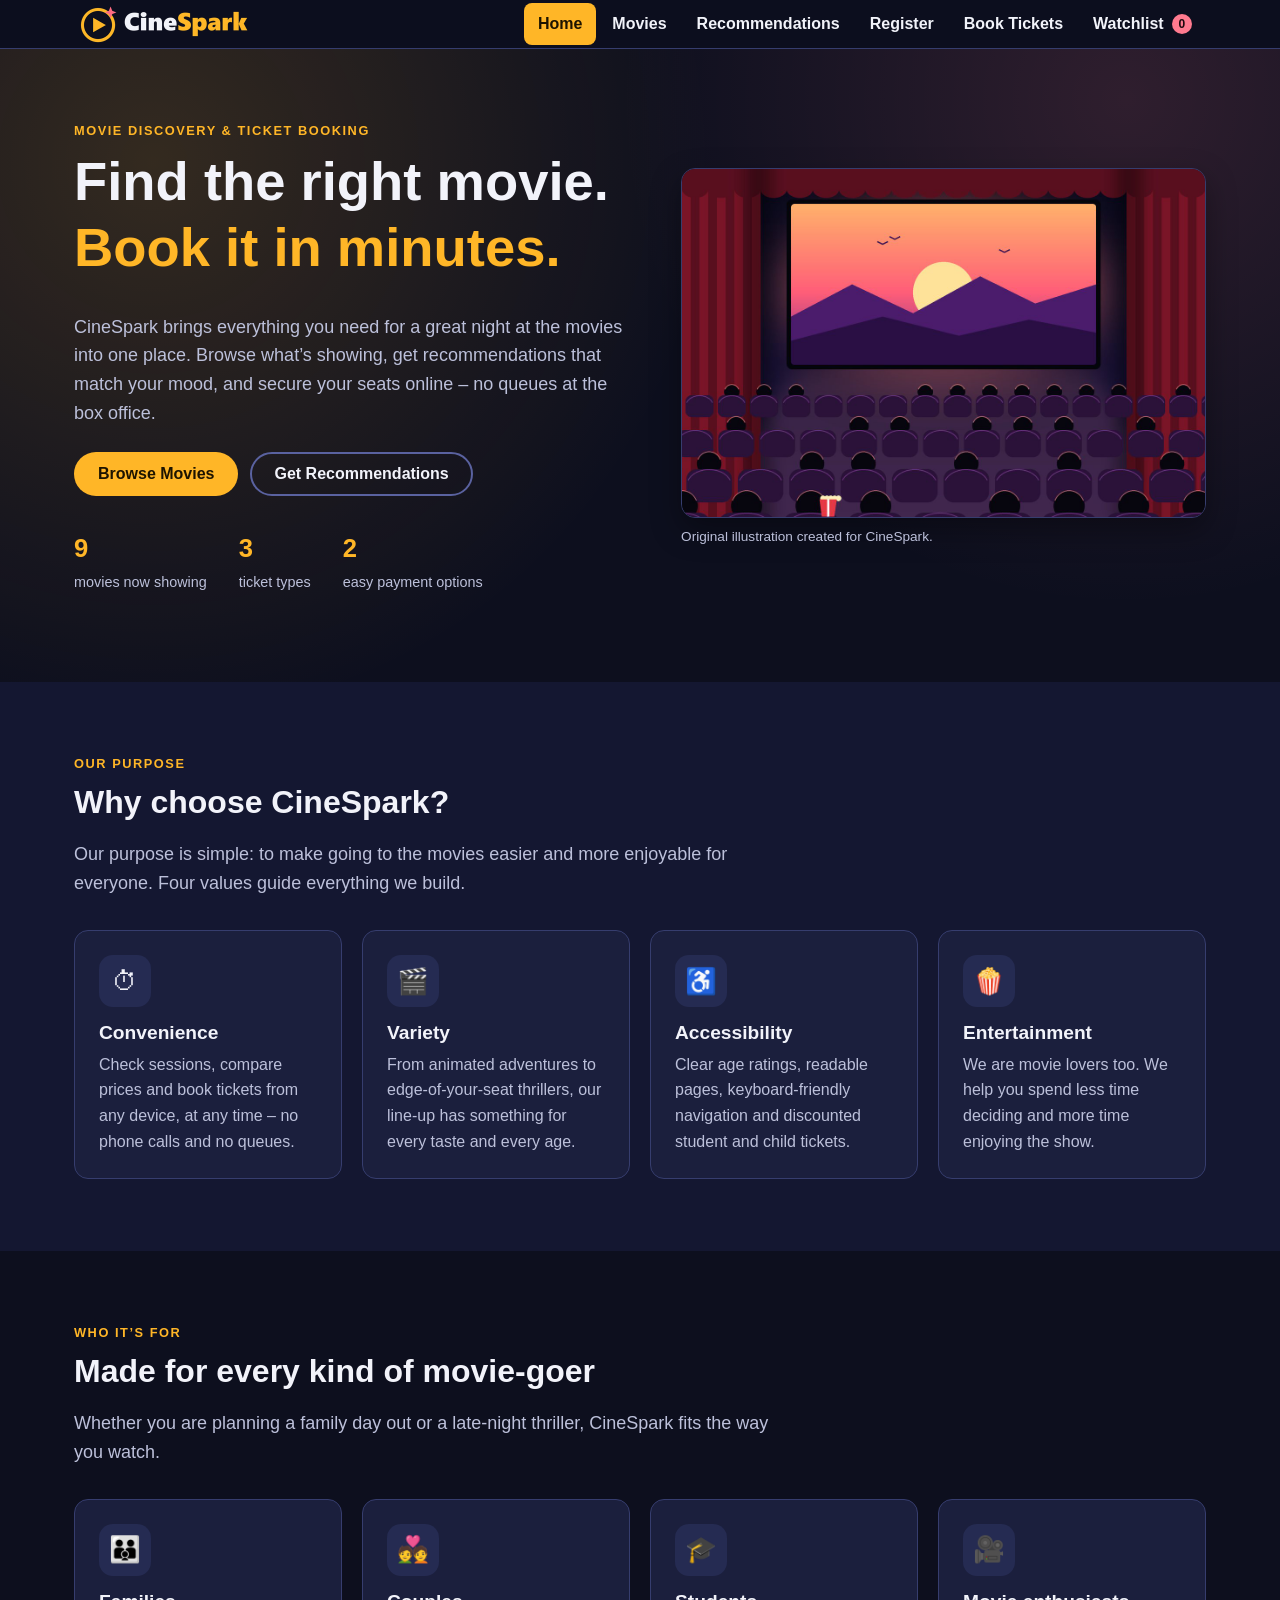
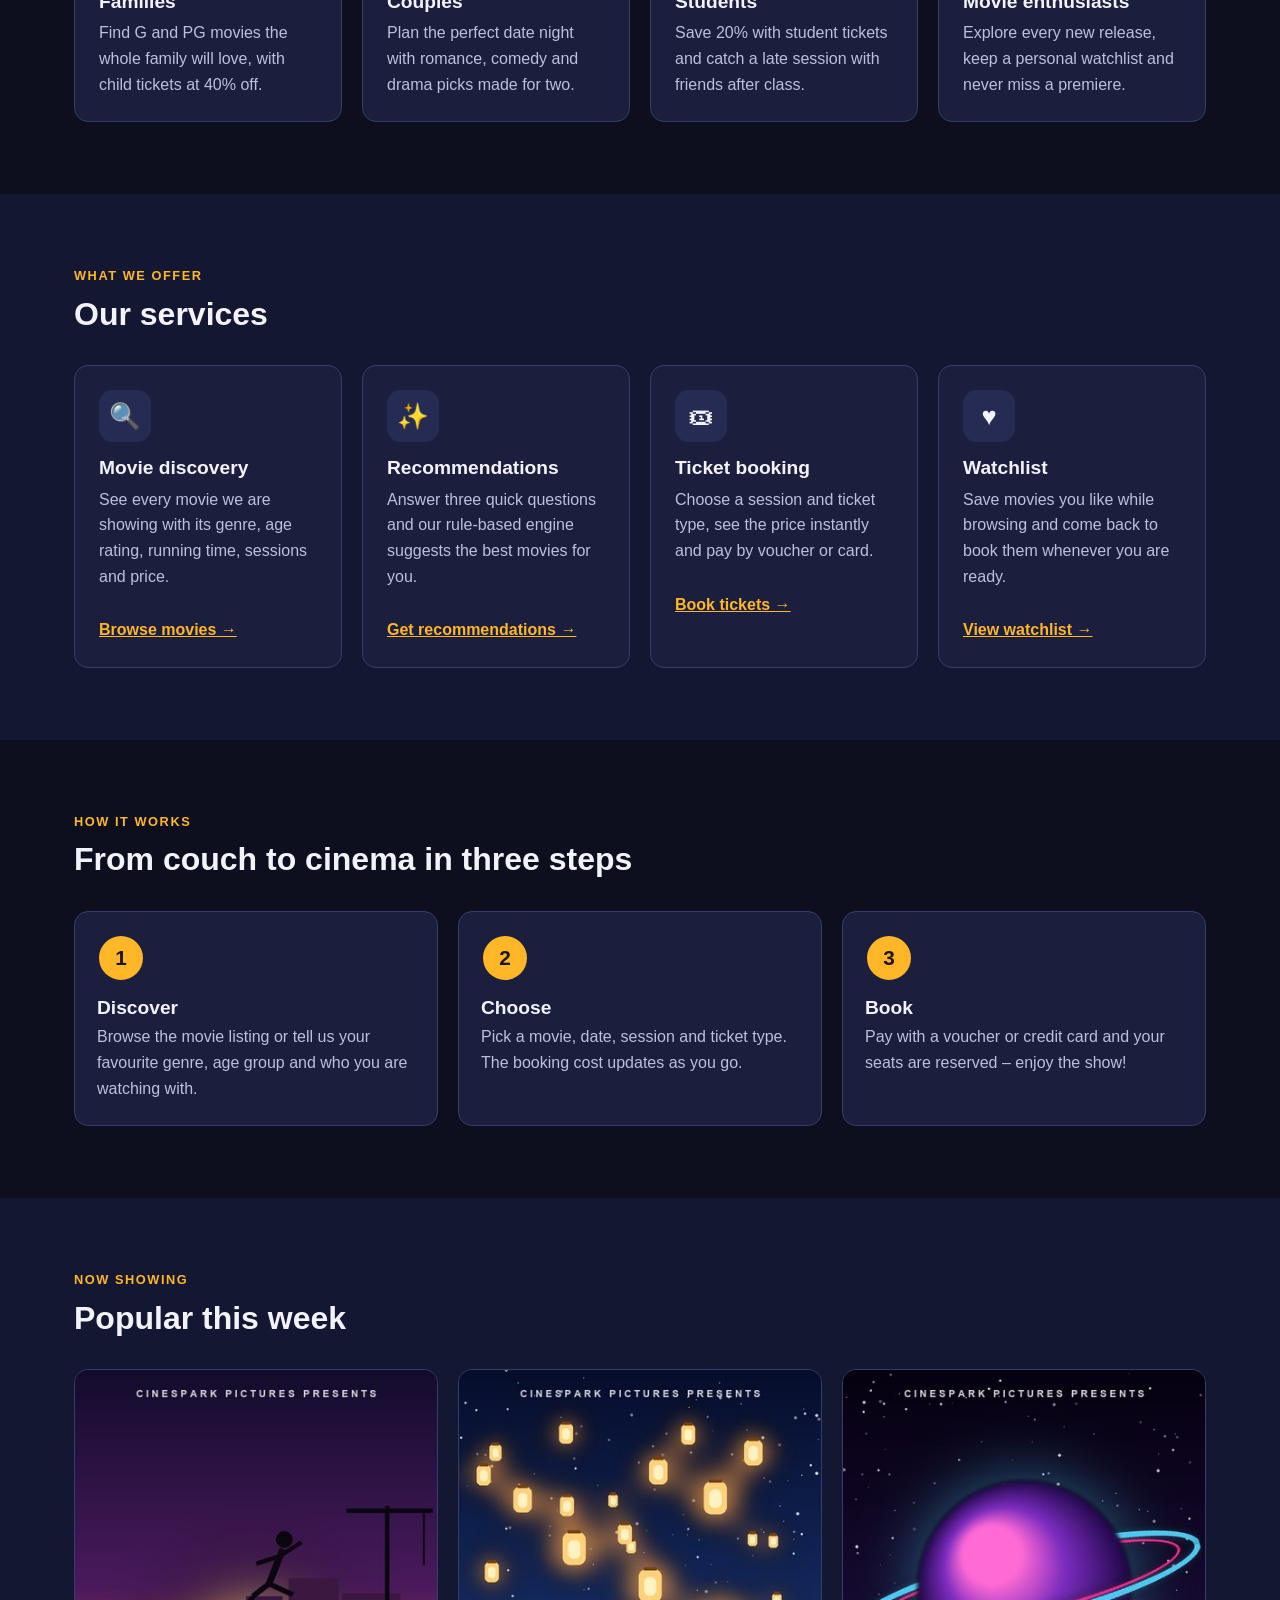
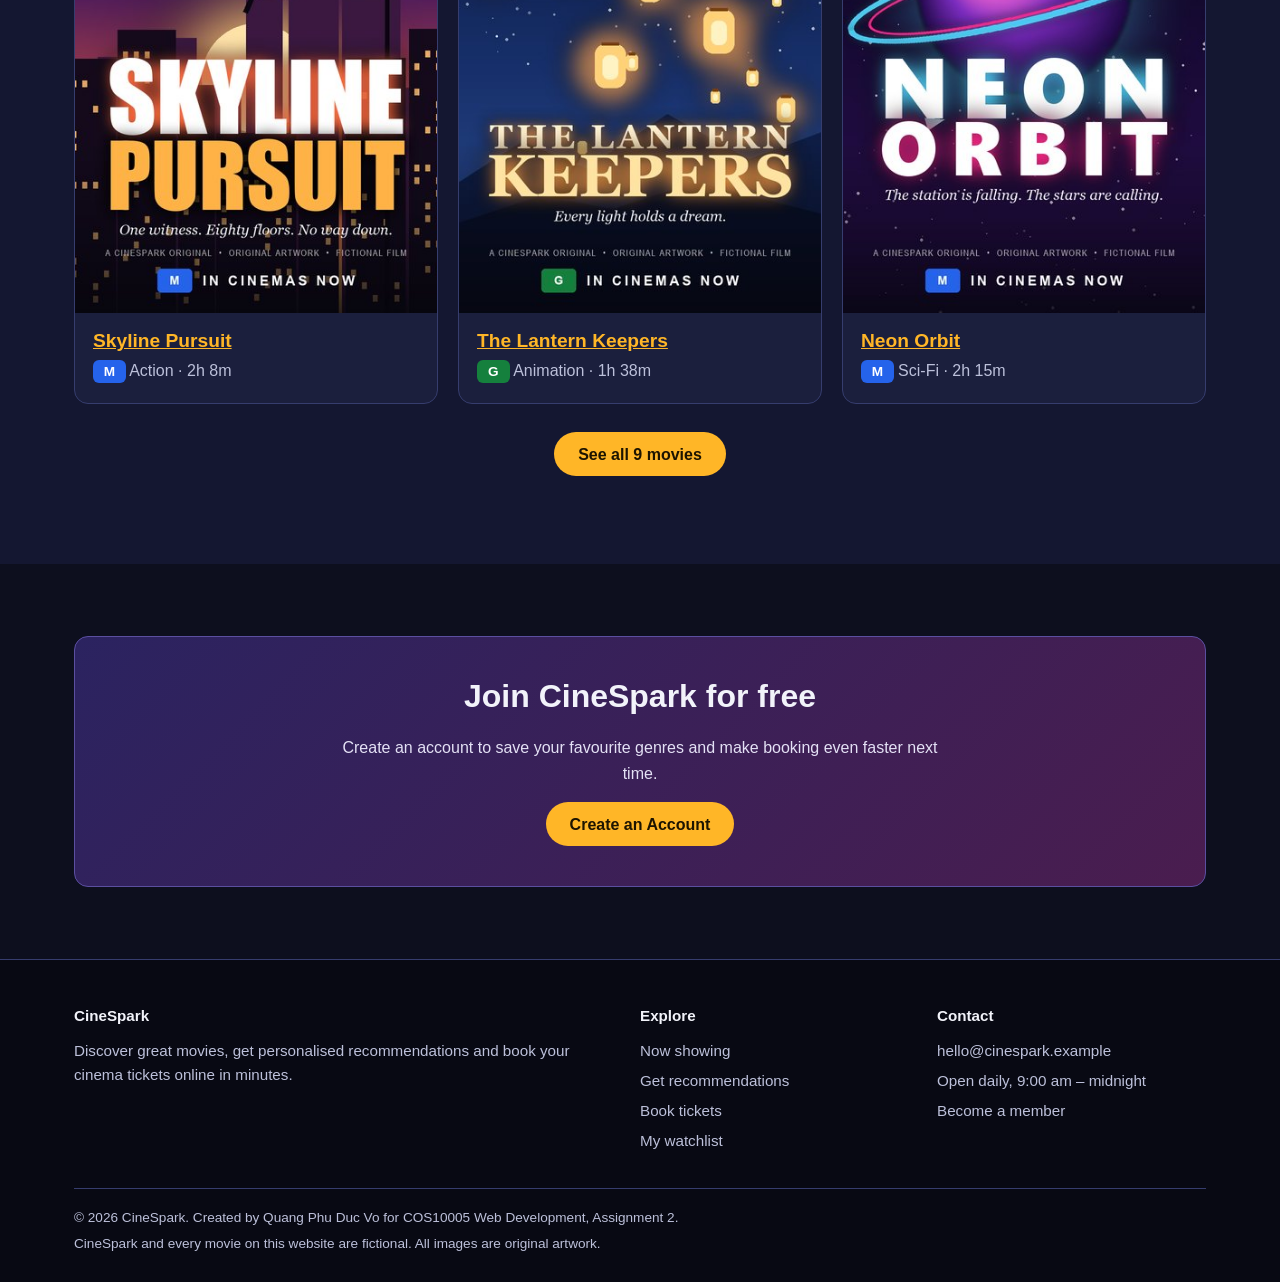
==== assignment2/index.html @ 815320e8 "Adding first files for the assignment" ====
<!DOCTYPE html>
<html lang="en">
<head>
    <meta charset="utf-8">
    <meta name="viewport" content="width=device-width, initial-scale=1">
    <meta name="color-scheme" content="dark">
    <meta name="description" content="CineSpark - discover movies, get personalised recommendations and book cinema tickets online.">
    <meta name="author" content="Quang Phu Duc Vo">
    <title>CineSpark | Discover Movies and Book Tickets</title>
    <link rel="icon" href="images/favicon.png" type="image/png">
    <link rel="stylesheet" href="css/style.css">
    <script src="js/script.js" defer></script>
</head>
<body>
    <a class="skip-link" href="#main">Skip to main content</a>

    <!-- ===================== SITE HEADER & NAVIGATION ===================== -->
    <header class="site-header">
        <div class="container header-inner">
            <a class="brand" href="index.html">
                <img src="images/logo.png" alt="CineSpark home" width="360" height="96">
            </a>
            <button type="button" class="nav-toggle" id="navToggle" aria-expanded="false" aria-controls="mainNav">
                <span class="nav-toggle-icon" aria-hidden="true"></span>
                Menu
            </button>
            <nav class="main-nav" id="mainNav" aria-label="Main navigation">
                <ul class="nav-links">
                    <li><a href="index.html" class="active" aria-current="page">Home</a></li>
                    <li><a href="movies.html">Movies</a></li>
                    <li><a href="recommend.html">Recommendations</a></li>
                    <li><a href="register.html">Register</a></li>
                    <li><a href="booking.html">Book Tickets</a></li>
                    <li><a href="watchlist.html">Watchlist <span class="watchlist-count" id="watchlistCount">0</span></a></li>
                </ul>
            </nav>
        </div>
    </header>

    <main id="main">

        <!-- ============================ HERO ============================ -->
        <section class="hero" aria-labelledby="heroHeading">
            <div class="container hero-inner">
                <div>
                    <p class="eyebrow">Movie discovery &amp; ticket booking</p>
                    <h1 id="heroHeading">Find the right movie. <span class="text-accent">Book it in minutes.</span></h1>
                    <p class="lead">
                        CineSpark brings everything you need for a great night at the movies into one place.
                        Browse what&rsquo;s showing, get recommendations that match your mood, and secure your
                        seats online &ndash; no queues at the box office.
                    </p>
                    <div class="hero-actions">
                        <a class="btn btn-primary" href="movies.html">Browse Movies</a>
                        <a class="btn btn-outline" href="recommend.html">Get Recommendations</a>
                    </div>
                    <ul class="hero-stats">
                        <li><strong>9</strong> <span>movies now showing</span></li>
                        <li><strong>3</strong> <span>ticket types</span></li>
                        <li><strong>2</strong> <span>easy payment options</span></li>
                    </ul>
                </div>
                <figure class="hero-figure">
                    <img src="images/hero.jpg" alt="Illustration of a cinema audience watching a sunset scene on a big screen between red curtains" width="1200" height="800">
                    <figcaption>Original illustration created for CineSpark.</figcaption>
                </figure>
            </div>
        </section>

        <!-- ===================== PURPOSE AND VALUES ===================== -->
        <section class="section section-alt" aria-labelledby="valuesHeading">
            <div class="container">
                <div class="section-header">
                    <p class="eyebrow">Our purpose</p>
                    <h2 id="valuesHeading">Why choose CineSpark?</h2>
                    <p class="lead">
                        Our purpose is simple: to make going to the movies easier and more enjoyable for everyone.
                        Four values guide everything we build.
                    </p>
                </div>
                <div class="grid grid-4">
                    <article class="card feature-card">
                        <span class="feature-icon" aria-hidden="true">&#9201;</span>
                        <h3>Convenience</h3>
                        <p>Check sessions, compare prices and book tickets from any device, at any time &ndash; no phone calls and no queues.</p>
                    </article>
                    <article class="card feature-card">
                        <span class="feature-icon" aria-hidden="true">&#127916;</span>
                        <h3>Variety</h3>
                        <p>From animated adventures to edge-of-your-seat thrillers, our line-up has something for every taste and every age.</p>
                    </article>
                    <article class="card feature-card">
                        <span class="feature-icon" aria-hidden="true">&#9855;</span>
                        <h3>Accessibility</h3>
                        <p>Clear age ratings, readable pages, keyboard-friendly navigation and discounted student and child tickets.</p>
                    </article>
                    <article class="card feature-card">
                        <span class="feature-icon" aria-hidden="true">&#127871;</span>
                        <h3>Entertainment</h3>
                        <p>We are movie lovers too. We help you spend less time deciding and more time enjoying the show.</p>
                    </article>
                </div>
            </div>
        </section>

        <!-- ========================= TARGET USERS ========================= -->
        <section class="section" aria-labelledby="audienceHeading">
            <div class="container">
                <div class="section-header">
                    <p class="eyebrow">Who it&rsquo;s for</p>
                    <h2 id="audienceHeading">Made for every kind of movie-goer</h2>
                    <p class="lead">Whether you are planning a family day out or a late-night thriller, CineSpark fits the way you watch.</p>
                </div>
                <div class="grid grid-4">
                    <article class="card feature-card">
                        <span class="feature-icon" aria-hidden="true">&#128106;</span>
                        <h3>Families</h3>
                        <p>Find G and PG movies the whole family will love, with child tickets at 40% off.</p>
                    </article>
                    <article class="card feature-card">
                        <span class="feature-icon" aria-hidden="true">&#128145;</span>
                        <h3>Couples</h3>
                        <p>Plan the perfect date night with romance, comedy and drama picks made for two.</p>
                    </article>
                    <article class="card feature-card">
                        <span class="feature-icon" aria-hidden="true">&#127891;</span>
                        <h3>Students</h3>
                        <p>Save 20% with student tickets and catch a late session with friends after class.</p>
                    </article>
                    <article class="card feature-card">
                        <span class="feature-icon" aria-hidden="true">&#127909;</span>
                        <h3>Movie enthusiasts</h3>
                        <p>Explore every new release, keep a personal watchlist and never miss a premiere.</p>
                    </article>
                </div>
            </div>
        </section>

        <!-- =========================== SERVICES =========================== -->
        <section class="section section-alt" aria-labelledby="servicesHeading">
            <div class="container">
                <div class="section-header">
                    <p class="eyebrow">What we offer</p>
                    <h2 id="servicesHeading">Our services</h2>
                </div>
                <div class="grid grid-4">
                    <article class="card feature-card">
                        <span class="feature-icon" aria-hidden="true">&#128269;</span>
                        <h3>Movie discovery</h3>
                        <p>See every movie we are showing with its genre, age rating, running time, sessions and price.</p>
                        <a class="card-link" href="movies.html">Browse movies &rarr;</a>
                    </article>
                    <article class="card feature-card">
                        <span class="feature-icon" aria-hidden="true">&#10024;</span>
                        <h3>Recommendations</h3>
                        <p>Answer three quick questions and our rule-based engine suggests the best movies for you.</p>
                        <a class="card-link" href="recommend.html">Get recommendations &rarr;</a>
                    </article>
                    <article class="card feature-card">
                        <span class="feature-icon" aria-hidden="true">&#127903;</span>
                        <h3>Ticket booking</h3>
                        <p>Choose a session and ticket type, see the price instantly and pay by voucher or card.</p>
                        <a class="card-link" href="booking.html">Book tickets &rarr;</a>
                    </article>
                    <article class="card feature-card">
                        <span class="feature-icon" aria-hidden="true">&#9829;</span>
                        <h3>Watchlist</h3>
                        <p>Save movies you like while browsing and come back to book them whenever you are ready.</p>
                        <a class="card-link" href="watchlist.html">View watchlist &rarr;</a>
                    </article>
                </div>
            </div>
        </section>

        <!-- ========================= HOW IT WORKS ========================= -->
        <section class="section" aria-labelledby="stepsHeading">
            <div class="container">
                <div class="section-header">
                    <p class="eyebrow">How it works</p>
                    <h2 id="stepsHeading">From couch to cinema in three steps</h2>
                </div>
                <ol class="steps">
                    <li>
                        <h3>Discover</h3>
                        <p>Browse the movie listing or tell us your favourite genre, age group and who you are watching with.</p>
                    </li>
                    <li>
                        <h3>Choose</h3>
                        <p>Pick a movie, date, session and ticket type. The booking cost updates as you go.</p>
                    </li>
                    <li>
                        <h3>Book</h3>
                        <p>Pay with a voucher or credit card and your seats are reserved &ndash; enjoy the show!</p>
                    </li>
                </ol>
            </div>
        </section>

        <!-- ========================= NOW SHOWING ========================= -->
        <section class="section section-alt" aria-labelledby="nowShowingHeading">
            <div class="container">
                <div class="section-header">
                    <p class="eyebrow">Now showing</p>
                    <h2 id="nowShowingHeading">Popular this week</h2>
                </div>
                <div class="grid grid-3">
                    <article class="poster-card">
                        <img src="images/movie1.jpg" alt="Poster for Skyline Pursuit: a runner leaping between skyscrapers at sunset" width="400" height="600">
                        <div class="poster-card-body">
                            <h3><a href="movies.html#skyline-pursuit">Skyline Pursuit</a></h3>
                            <p><span class="rating rating-m">M</span> Action &middot; 2h 8m</p>
                        </div>
                    </article>
                    <article class="poster-card">
                        <img src="images/movie2.jpg" alt="Poster for The Lantern Keepers: glowing lanterns floating over night-time hills" width="400" height="600">
                        <div class="poster-card-body">
                            <h3><a href="movies.html#lantern-keepers">The Lantern Keepers</a></h3>
                            <p><span class="rating rating-g">G</span> Animation &middot; 1h 38m</p>
                        </div>
                    </article>
                    <article class="poster-card">
                        <img src="images/movie5.jpg" alt="Poster for Neon Orbit: a glowing ringed planet in deep space" width="400" height="600">
                        <div class="poster-card-body">
                            <h3><a href="movies.html#neon-orbit">Neon Orbit</a></h3>
                            <p><span class="rating rating-m">M</span> Sci-Fi &middot; 2h 15m</p>
                        </div>
                    </article>
                </div>
                <p class="section-cta"><a class="btn btn-primary" href="movies.html">See all 9 movies</a></p>
            </div>
        </section>

        <!-- ========================= CALL TO ACTION ========================= -->
        <section class="section" aria-labelledby="joinHeading">
            <div class="container">
                <div class="cta-band">
                    <h2 id="joinHeading">Join CineSpark for free</h2>
                    <p>Create an account to save your favourite genres and make booking even faster next time.</p>
                    <a class="btn btn-primary" href="register.html">Create an Account</a>
                </div>
            </div>
        </section>

    </main>

    <!-- ============================ SITE FOOTER ============================ -->
    <footer class="site-footer">
        <div class="container">
            <div class="footer-grid">
                <div>
                    <p class="footer-heading">CineSpark</p>
                    <p>Discover great movies, get personalised recommendations and book your cinema tickets online in minutes.</p>
                </div>
                <div>
                    <p class="footer-heading">Explore</p>
                    <ul class="footer-links">
                        <li><a href="movies.html">Now showing</a></li>
                        <li><a href="recommend.html">Get recommendations</a></li>
                        <li><a href="booking.html">Book tickets</a></li>
                        <li><a href="watchlist.html">My watchlist</a></li>
                    </ul>
                </div>
                <div>
                    <p class="footer-heading">Contact</p>
                    <ul class="footer-links">
                        <li><a href="mailto:hello@cinespark.example">hello@cinespark.example</a></li>
                        <li>Open daily, 9:00 am &ndash; midnight</li>
                        <li><a href="register.html">Become a member</a></li>
                    </ul>
                </div>
            </div>
            <div class="footer-bottom">
                <p>&copy; 2026 CineSpark. Created by Quang Phu Duc Vo for COS10005 Web Development, Assignment 2.</p>
                <p>CineSpark and every movie on this website are fictional. All images are original artwork.</p>
            </div>
        </div>
    </footer>
</body>
</html>
---- assignment2/css/style.css ----
/* ==========================================================================
   CineSpark - Main Stylesheet (css/style.css)
   COS10005 Web Development - Assignment 2
   Author: Quang Phu Duc Vo

   This one stylesheet is linked to every page of the website.

   Responsive approach: MOBILE-FIRST
     - Base styles (no media query) are for mobile phones  (<= 767px)
     - Tablet styles:  @media (min-width: 768px)          (768px - 1023px)
     - Desktop styles: @media (min-width: 1024px)         (>= 1024px)

   Contents
     1.  Colour palette and design tokens
     2.  Base / reset
     3.  Typography
     4.  Layout helpers (container, sections, grids, cards)
     5.  Buttons, badges and tags
     6.  Header and main navigation
     7.  Home page
     8.  Inner page banner
     9.  Movie listing page
     10. Forms (shared by register, booking and recommend pages)
     11. Recommendation page
     12. Registration page
     13. Booking page
     14. Watchlist page (bonus)
     15. Toast message
     16. Footer
     17. Utilities and accessibility helpers
     18. Responsive - tablet (768px and wider)
     19. Responsive - desktop (1024px and wider)
     20. Reduced motion preference
   ========================================================================== */


/* ==========================================================================
   1. Colour palette and design tokens
   All colours were checked for WCAG AA contrast against the dark backgrounds.
   ========================================================================== */
:root {
    --color-bg: #0d0f1e;            /* page background (deep navy)          */
    --color-bg-alt: #141731;        /* alternate section background         */
    --color-surface: #1b1f3d;       /* cards and panels                     */
    --color-surface-raised: #252b52;/* hover states / read-only fields      */
    --color-field: #10132a;         /* form field background                */
    --color-border: #363d6e;        /* card borders and dividers            */
    --color-field-border: #5a62a0;  /* form field borders                   */
    --color-text: #f2f3fa;          /* main text                            */
    --color-text-muted: #bcc0da;    /* secondary text                       */
    --color-accent: #ffb627;        /* brand amber (buttons, highlights)    */
    --color-accent-hover: #ffca5f;
    --color-on-accent: #1d1400;     /* text placed on the amber accent      */
    --color-highlight: #ff7a8f;     /* pink highlight (badges, required *)  */
    --color-success: #5ee39a;
    --color-error: #ff9b9b;
    --color-error-bg: #3b1724;
    --color-info: #7cc4ff;
    --color-info-bg: #16304a;
    --radius-sm: 8px;
    --radius: 14px;
    --shadow: 0 12px 30px rgba(0, 0, 0, 0.35);
    --container-width: 1180px;
    --font-body: "Segoe UI", Roboto, "Helvetica Neue", Arial, sans-serif;
}


/* ==========================================================================
   2. Base / reset
   ========================================================================== */
*,
*::before,
*::after {
    box-sizing: border-box;
}

html {
    scroll-behavior: smooth;
}

body {
    margin: 0;
    font-family: var(--font-body);
    font-size: 1rem;              /* 16px - readable base size */
    line-height: 1.6;
    color: var(--color-text);
    background-color: var(--color-bg);
}

img {
    display: block;
    max-width: 100%;
    height: auto;
}

a {
    color: var(--color-accent);
}

a:hover {
    color: var(--color-accent-hover);
}

/* Clear, high-contrast keyboard focus indicator for every interactive element */
:focus-visible {
    outline: 3px solid var(--color-accent);
    outline-offset: 2px;
}

/* Make sure the HTML "hidden" attribute always wins over display rules below */
[hidden] {
    display: none !important;
}


/* ==========================================================================
   3. Typography
   ========================================================================== */
h1,
h2,
h3,
h4 {
    margin: 0 0 0.6em;
    line-height: 1.2;
    font-weight: 800;
}

h1 {
    font-size: 2.1rem;
}

h2 {
    font-size: 1.6rem;
}

h3 {
    font-size: 1.2rem;
}

p {
    margin: 0 0 1em;
}

.lead {
    font-size: 1.125rem;
    color: var(--color-text-muted);
}

.eyebrow {
    margin: 0 0 0.5rem;
    font-size: 0.8rem;
    font-weight: 700;
    letter-spacing: 0.12em;
    text-transform: uppercase;
    color: var(--color-accent);
}

.text-accent {
    color: var(--color-accent);
}

.text-muted {
    color: var(--color-text-muted);
}


/* ==========================================================================
   4. Layout helpers
   ========================================================================== */
.container {
    width: 100%;
    max-width: var(--container-width);
    margin: 0 auto;
    padding: 0 16px;
}

.section {
    padding: 56px 0;
}

.section-alt {
    background-color: var(--color-bg-alt);
}

.section-header {
    max-width: 720px;
    margin-bottom: 32px;
}

/* Generic responsive grid - 1 column on mobile, more columns added later */
.grid {
    display: grid;
    grid-template-columns: 1fr;
    gap: 20px;
}

.card {
    padding: 24px;
    background-color: var(--color-surface);
    border: 1px solid var(--color-border);
    border-radius: var(--radius);
}

.card h3 {
    margin-bottom: 0.4em;
}

.card p:last-child {
    margin-bottom: 0;
}


/* ==========================================================================
   5. Buttons, badges and tags
   ========================================================================== */
.btn {
    display: inline-flex;
    align-items: center;
    justify-content: center;
    gap: 8px;
    min-height: 44px;              /* comfortable touch target */
    padding: 10px 22px;
    border: 2px solid transparent;
    border-radius: 999px;
    font-family: inherit;
    font-size: 1rem;
    font-weight: 700;
    line-height: 1.2;
    text-align: center;
    text-decoration: none;
    cursor: pointer;
    transition: background-color 0.2s ease, border-color 0.2s ease, color 0.2s ease, transform 0.2s ease;
}

.btn-primary {
    background-color: var(--color-accent);
    color: var(--color-on-accent);
}

.btn-primary:hover {
    background-color: var(--color-accent-hover);
    color: var(--color-on-accent);
    transform: translateY(-1px);
}

.btn-outline {
    background-color: transparent;
    border-color: var(--color-field-border);
    color: var(--color-text);
}

.btn-outline:hover {
    border-color: var(--color-accent);
    color: var(--color-accent);
}

.btn-ghost {
    background-color: transparent;
    color: var(--color-text-muted);
    text-decoration: underline;
}

.btn-ghost:hover {
    color: var(--color-text);
}

.btn-small {
    min-height: 40px;
    padding: 8px 16px;
    font-size: 0.9rem;
}

/* "Saved" state for watchlist buttons */
.btn.is-saved {
    border-color: var(--color-success);
    color: var(--color-success);
}

/* Australian classification badges (colours follow the official labels) */
.rating {
    display: inline-block;
    min-width: 2.4em;
    padding: 1px 8px;
    border-radius: 6px;
    font-size: 0.85rem;
    font-weight: 800;
    text-align: center;
    vertical-align: middle;
}

.rating-g {
    background-color: #15803d;
    color: #ffffff;
}

.rating-pg {
    background-color: #facc15;
    color: #1a1a1a;
}

.rating-m {
    background-color: #2563eb;
    color: #ffffff;
}

.rating-ma {
    background-color: #dc2626;
    color: #ffffff;
}

.tag {
    display: inline-block;
    padding: 2px 10px;
    border-radius: 999px;
    background-color: var(--color-surface-raised);
    color: var(--color-text);
    font-size: 0.85rem;
}


/* ==========================================================================
   6. Header and main navigation
   ========================================================================== */
.skip-link {
    position: absolute;
    top: -80px;
    left: 16px;
    z-index: 100;
    padding: 10px 16px;
    border-radius: var(--radius-sm);
    background-color: var(--color-accent);
    color: var(--color-on-accent);
    font-weight: 700;
}

.skip-link:focus {
    top: 12px;
}

.site-header {
    position: sticky;
    top: 0;
    z-index: 50;
    background-color: rgba(13, 15, 30, 0.97);
    border-bottom: 1px solid var(--color-border);
}

.header-inner {
    display: flex;
    flex-wrap: wrap;
    align-items: center;
    justify-content: space-between;
    gap: 8px 16px;
    padding-top: 10px;
    padding-bottom: 10px;
}

.brand img {
    width: 160px;
}

/* Mobile menu button - only shown when JavaScript is running (see .js rules) */
.nav-toggle {
    display: none;
    align-items: center;
    gap: 10px;
    min-height: 44px;
    padding: 8px 14px;
    border: 2px solid var(--color-field-border);
    border-radius: var(--radius-sm);
    background-color: transparent;
    color: var(--color-text);
    font-family: inherit;
    font-size: 1rem;
    font-weight: 700;
    cursor: pointer;
}

.nav-toggle-icon,
.nav-toggle-icon::before,
.nav-toggle-icon::after {
    display: block;
    width: 20px;
    height: 2px;
    background-color: currentColor;
    border-radius: 2px;
}

.nav-toggle-icon {
    position: relative;
}

.nav-toggle-icon::before,
.nav-toggle-icon::after {
    content: "";
    position: absolute;
    left: 0;
}

.nav-toggle-icon::before {
    top: -6px;
}

.nav-toggle-icon::after {
    top: 6px;
}

.main-nav {
    width: 100%;
}

.nav-links {
    display: flex;
    flex-direction: column;
    gap: 4px;
    margin: 0;
    padding: 0 0 8px;
    list-style: none;
}

.nav-links a {
    display: flex;
    align-items: center;
    gap: 8px;
    padding: 10px 14px;
    border-radius: var(--radius-sm);
    color: var(--color-text);
    font-weight: 600;
    text-decoration: none;
}

.nav-links a:hover {
    background-color: var(--color-surface);
    color: var(--color-accent);
}

/* Current page highlighting (class + aria-current are set on each page) */
.nav-links a.active,
.nav-links a.active:hover {
    background-color: var(--color-accent);
    color: var(--color-on-accent);
}

.watchlist-count {
    display: inline-block;
    min-width: 1.7em;
    padding: 0 6px;
    border-radius: 999px;
    background-color: var(--color-highlight);
    color: #1d0a0e;
    font-size: 0.75rem;
    font-weight: 800;
    line-height: 1.7;
    text-align: center;
}

/* When JavaScript is available the mobile menu collapses behind the button */
.js .nav-toggle {
    display: inline-flex;
}

.js .main-nav {
    display: none;
}

.js .main-nav.is-open {
    display: block;
}


/* ==========================================================================
   7. Home page
   ========================================================================== */
.hero {
    padding: 48px 0 56px;
    background-color: var(--color-bg);
    background-image:
        radial-gradient(circle at 12% 18%, rgba(255, 182, 39, 0.16), rgba(255, 182, 39, 0) 45%),
        radial-gradient(circle at 88% 8%, rgba(255, 122, 143, 0.14), rgba(255, 122, 143, 0) 40%);
}

.hero-inner {
    display: grid;
    grid-template-columns: 1fr;
    gap: 36px;
    align-items: center;
}

.hero h1 {
    font-size: 2.3rem;
}

.hero-actions {
    display: flex;
    flex-wrap: wrap;
    gap: 12px;
    margin-top: 24px;
}

.hero-stats {
    display: flex;
    flex-wrap: wrap;
    gap: 16px 32px;
    margin: 32px 0 0;
    padding: 0;
    list-style: none;
}

.hero-stats strong {
    display: block;
    font-size: 1.6rem;
    color: var(--color-accent);
}

.hero-stats span {
    font-size: 0.9rem;
    color: var(--color-text-muted);
}

.hero-figure {
    margin: 0;
}

.hero-figure img {
    border: 1px solid var(--color-border);
    border-radius: var(--radius);
    box-shadow: var(--shadow);
}

figcaption {
    margin-top: 8px;
    font-size: 0.85rem;
    color: var(--color-text-muted);
}

/* Value / audience / service cards */
.feature-card {
    position: relative;
    transition: transform 0.2s ease, border-color 0.2s ease;
}

.feature-card:hover {
    transform: translateY(-3px);
    border-color: var(--color-accent);
}

.feature-icon {
    display: inline-flex;
    align-items: center;
    justify-content: center;
    width: 52px;
    height: 52px;
    margin-bottom: 14px;
    border-radius: 14px;
    background-color: var(--color-surface-raised);
    font-size: 1.6rem;
}

.feature-card p {
    color: var(--color-text-muted);
}

.card-link {
    display: inline-block;
    margin-top: 12px;
    font-weight: 700;
}

/* Numbered "how it works" steps (numbers drawn with a CSS counter) */
.steps {
    display: grid;
    grid-template-columns: 1fr;
    gap: 20px;
    margin: 0;
    padding: 0;
    list-style: none;
    counter-reset: step;
}

.steps li {
    position: relative;
    padding: 24px 24px 24px 84px;
    background-color: var(--color-surface);
    border: 1px solid var(--color-border);
    border-radius: var(--radius);
    counter-increment: step;
}

.steps li::before {
    content: counter(step);
    position: absolute;
    top: 24px;
    left: 24px;
    width: 44px;
    height: 44px;
    border-radius: 50%;
    background-color: var(--color-accent);
    color: var(--color-on-accent);
    font-size: 1.3rem;
    font-weight: 800;
    line-height: 44px;
    text-align: center;
}

.steps h3 {
    margin-bottom: 0.3em;
}

.steps p {
    margin: 0;
    color: var(--color-text-muted);
}

/* "Now showing" poster previews */
.poster-card {
    overflow: hidden;
    background-color: var(--color-surface);
    border: 1px solid var(--color-border);
    border-radius: var(--radius);
}

.poster-card img {
    width: 100%;
}

.poster-card-body {
    padding: 16px 18px 20px;
}

.poster-card-body h3 {
    margin-bottom: 0.3em;
}

.poster-card-body p {
    margin: 0;
    color: var(--color-text-muted);
}

.section-cta {
    margin-top: 28px;
    text-align: center;
}

/* Call-to-action band */
.cta-band {
    padding: 40px 24px;
    border: 1px solid #5b4fa0;
    border-radius: var(--radius);
    background-color: #2b2360;
    background-image: linear-gradient(135deg, #2b2360, #4a1d4f);
    text-align: center;
}

.cta-band p {
    max-width: 620px;
    margin-right: auto;
    margin-left: auto;
    color: #e4e1f5;
}


/* ==========================================================================
   8. Inner page banner (top of every page except home)
   ========================================================================== */
.page-banner {
    padding: 40px 0 32px;
    background-color: var(--color-bg-alt);
    background-image: linear-gradient(180deg, #141731, #0d0f1e);
    border-bottom: 1px solid var(--color-border);
}

.page-banner h1 {
    margin-bottom: 0.3em;
}

.page-banner .lead {
    max-width: 760px;
    margin-bottom: 0;
}


/* ==========================================================================
   9. Movie listing page
   ========================================================================== */
.info-bar {
    display: flex;
    flex-wrap: wrap;
    gap: 8px 24px;
    margin-bottom: 32px;
    padding: 16px 20px;
    background-color: var(--color-info-bg);
    border-left: 6px solid var(--color-info);
    border-radius: var(--radius-sm);
}

.info-bar p {
    margin: 0;
}

.movie-list {
    display: grid;
    grid-template-columns: 1fr;
    gap: 24px;
}

/* Mobile: small poster beside the title, details underneath */
.movie-card {
    display: grid;
    grid-template-columns: 110px 1fr;
    grid-template-areas:
        "poster head"
        "body body";
    gap: 16px;
    padding: 16px;
    background-color: var(--color-surface);
    border: 1px solid var(--color-border);
    border-radius: var(--radius);
    scroll-margin-top: 120px;
    transition: border-color 0.2s ease, box-shadow 0.2s ease;
}

.movie-card:hover {
    border-color: var(--color-field-border);
}

/* Highlight a movie when it is linked to directly, e.g. movies.html#neon-orbit */
.movie-card:target {
    border-color: var(--color-accent);
    box-shadow: 0 0 0 3px rgba(255, 182, 39, 0.4);
}

.movie-poster {
    grid-area: poster;
    width: 100%;
    border-radius: var(--radius-sm);
}

.movie-head {
    grid-area: head;
}

.movie-head h3 {
    margin-bottom: 0.4em;
    font-size: 1.25rem;
}

.movie-body {
    grid-area: body;
    display: flex;
    flex-direction: column;
}

.movie-meta {
    display: grid;
    grid-template-columns: 1fr;
    gap: 4px;
    margin: 0;
}

.movie-meta div {
    display: flex;
    flex-wrap: wrap;
    align-items: baseline;
    gap: 6px;
}

.movie-meta dt {
    font-size: 0.75rem;
    font-weight: 700;
    letter-spacing: 0.06em;
    text-transform: uppercase;
    color: var(--color-text-muted);
}

.movie-meta dd {
    margin: 0;
    font-weight: 600;
}

.movie-meta .price {
    color: var(--color-accent);
    font-weight: 800;
}

.movie-desc {
    color: var(--color-text-muted);
}

.sessions-label {
    margin: 0 0 6px;
    font-size: 0.85rem;
    font-weight: 700;
}

.session-list {
    display: flex;
    flex-wrap: wrap;
    gap: 6px;
    margin: 0 0 18px;
    padding: 0;
    list-style: none;
}

.session-list li {
    padding: 3px 10px;
    border: 1px solid var(--color-border);
    border-radius: 6px;
    background-color: var(--color-field);
    font-size: 0.85rem;
}

.movie-actions {
    display: flex;
    flex-wrap: wrap;
    gap: 10px;
    margin-top: auto;
}

.pricing-list {
    margin: 0;
    padding-left: 20px;
}


/* ==========================================================================
   10. Forms (shared styles)
   ========================================================================== */
.form-card {
    padding: 24px 18px;
    background-color: var(--color-surface);
    border: 1px solid var(--color-border);
    border-radius: var(--radius);
}

.form-intro {
    color: var(--color-text-muted);
}

.form-section {
    margin: 0 0 24px;
    padding: 18px 16px 6px;
    border: 1px solid var(--color-border);
    border-radius: var(--radius-sm);
}

.form-section > legend {
    padding: 0 8px;
    font-size: 1.1rem;
    font-weight: 800;
    color: var(--color-accent);
}

.form-row {
    display: grid;
    grid-template-columns: 1fr;
    gap: 0 20px;
}

.form-group {
    margin-bottom: 18px;
}

.form-group > label,
.field-label {
    display: block;
    margin-bottom: 6px;
    font-weight: 600;
}

.required {
    color: var(--color-highlight);
}

input[type="text"],
input[type="email"],
input[type="tel"],
input[type="password"],
input[type="number"],
input[type="date"],
select,
textarea {
    width: 100%;
    min-height: 46px;
    padding: 10px 14px;
    border: 1px solid var(--color-field-border);
    border-radius: var(--radius-sm);
    background-color: var(--color-field);
    color: var(--color-text);
    font-family: inherit;
    font-size: 1rem;
}

textarea {
    min-height: 110px;
    resize: vertical;
}

input::placeholder,
textarea::placeholder {
    color: #9196bb;
}

input:focus,
select:focus,
textarea:focus {
    border-color: var(--color-accent);
    outline: 3px solid rgba(255, 182, 39, 0.35);
    outline-offset: 0;
}

input[readonly] {
    background-color: var(--color-surface-raised);
    cursor: default;
}

select:disabled,
input:disabled {
    opacity: 0.6;
    cursor: not-allowed;
}

/* Grouped radio buttons / checkboxes */
.choice-group {
    margin: 0 0 18px;
    padding: 0;
    border: 0;
}

.choice-group > legend {
    margin-bottom: 8px;
    padding: 0;
    font-weight: 600;
}

.option-list {
    display: flex;
    flex-wrap: wrap;
    gap: 10px 22px;
}

.option {
    display: inline-flex;
    align-items: center;
    gap: 8px;
    min-height: 32px;
    cursor: pointer;
}

input[type="radio"],
input[type="checkbox"] {
    width: 18px;
    height: 18px;
    margin: 0;
    cursor: pointer;
}

.hint {
    margin: 6px 0 0;
    font-size: 0.875rem;
    color: var(--color-text-muted);
}

/* Error states */
.is-invalid {
    border-color: var(--color-error) !important;
}

input.is-invalid,
select.is-invalid,
textarea.is-invalid {
    background-color: #2a1220;
}

.choice-group.is-invalid {
    padding: 10px 12px;
    border: 1px solid var(--color-error);
    border-radius: var(--radius-sm);
}

.error-msg {
    margin: 6px 0 0;
    color: var(--color-error);
    font-size: 0.9rem;
    font-weight: 600;
}

.error-msg:empty {
    display: none;
}

.error-summary {
    margin-bottom: 20px;
    padding: 14px 18px;
    border: 1px solid var(--color-error);
    border-left-width: 6px;
    border-radius: var(--radius-sm);
    background-color: var(--color-error-bg);
    color: #ffe3e3;
    font-weight: 600;
}

.notice {
    margin-bottom: 24px;
    padding: 14px 18px;
    border-left: 6px solid var(--color-info);
    border-radius: var(--radius-sm);
    background-color: var(--color-info-bg);
}

.form-actions {
    display: flex;
    flex-wrap: wrap;
    gap: 12px;
    margin-top: 8px;
}


/* ==========================================================================
   11. Recommendation page
   ========================================================================== */
.recommend-layout {
    display: grid;
    grid-template-columns: 1fr;
    gap: 32px;
    align-items: start;
}

/* Radio buttons styled as selectable "chips" */
.chip-options {
    display: flex;
    flex-wrap: wrap;
    gap: 10px;
}

.chip {
    position: relative;
}

/* The real radio button is kept (for keyboards and screen readers) but hidden visually */
.chip input {
    position: absolute;
    top: 0;
    left: 0;
    width: 1px;
    height: 1px;
    opacity: 0;
}

.chip span {
    display: inline-block;
    padding: 8px 16px;
    border: 2px solid var(--color-field-border);
    border-radius: 999px;
    background-color: var(--color-field);
    font-weight: 600;
    cursor: pointer;
    transition: background-color 0.2s ease, border-color 0.2s ease;
}

.chip span:hover {
    border-color: var(--color-accent);
}

.chip input:checked + span {
    border-color: var(--color-accent-hover);
    background-color: var(--color-accent);
    color: var(--color-on-accent);
}

.chip input:focus-visible + span {
    outline: 3px solid var(--color-accent);
    outline-offset: 2px;
}

.results-panel {
    min-height: 200px;
}

.results-placeholder {
    padding: 40px 24px;
    border: 2px dashed var(--color-border);
    border-radius: var(--radius);
    color: var(--color-text-muted);
    text-align: center;
}

.results-summary {
    color: var(--color-text-muted);
}

.result-card {
    display: grid;
    grid-template-columns: 90px 1fr;
    gap: 16px;
    margin-bottom: 18px;
    padding: 18px;
    background-color: var(--color-surface);
    border: 1px solid var(--color-border);
    border-radius: var(--radius);
}

.result-card.top-pick {
    border-color: var(--color-accent);
    box-shadow: 0 0 0 1px var(--color-accent);
}

.result-card img {
    width: 100%;
    border-radius: var(--radius-sm);
}

.result-card h3 {
    margin-bottom: 0.3em;
}

.result-rank {
    margin: 0 0 4px;
    font-size: 0.8rem;
    font-weight: 800;
    letter-spacing: 0.08em;
    text-transform: uppercase;
    color: var(--color-accent);
}

.result-meta {
    margin-bottom: 10px;
    font-size: 0.95rem;
    color: var(--color-text-muted);
}

.match {
    display: flex;
    align-items: center;
    gap: 12px;
    margin-bottom: 10px;
}

.match-label {
    font-weight: 800;
    white-space: nowrap;
}

.match-bar {
    flex: 1;
    height: 8px;
    overflow: hidden;
    border-radius: 999px;
    background-color: var(--color-field);
}

.match-bar span {
    display: block;
    height: 100%;
    border-radius: 999px;
    background-color: var(--color-accent);
    background-image: linear-gradient(90deg, #ff7a8f, #ffb627);
}

.reasons {
    margin: 0 0 14px;
    padding: 0;
    list-style: none;
    font-size: 0.95rem;
}

.reasons li::before {
    content: "\2713";
    margin-right: 8px;
    color: var(--color-success);
    font-weight: 800;
}

.result-actions {
    display: flex;
    flex-wrap: wrap;
    gap: 10px;
}

.rules-list li {
    margin-bottom: 8px;
}


/* ==========================================================================
   12. Registration page
   ========================================================================== */
.register-layout {
    display: grid;
    grid-template-columns: 1fr;
    gap: 32px;
    align-items: start;
}

.benefits-list {
    margin: 0;
    padding: 0;
    list-style: none;
}

.benefits-list li {
    display: flex;
    gap: 12px;
    margin-bottom: 16px;
}

.benefits-list .feature-icon {
    flex-shrink: 0;
    width: 44px;
    height: 44px;
    margin: 0;
    font-size: 1.3rem;
}

.benefits-list h3 {
    margin-bottom: 0.2em;
    font-size: 1.05rem;
}

.benefits-list p {
    margin: 0;
    color: var(--color-text-muted);
}

/* Live password checklist */
.pw-rules {
    display: grid;
    grid-template-columns: 1fr;
    gap: 2px 16px;
    margin: 8px 0 0;
    padding: 0;
    list-style: none;
    font-size: 0.875rem;
    color: var(--color-text-muted);
}

.pw-rules li::before {
    content: "\2717";
    display: inline-block;
    width: 1.3em;
    color: var(--color-error);
    font-weight: 800;
}

.pw-rules li.met {
    color: var(--color-success);
}

.pw-rules li.met::before {
    content: "\2713";
    color: var(--color-success);
}


/* ==========================================================================
   13. Booking page
   ========================================================================== */
.booking-layout {
    display: grid;
    grid-template-columns: 1fr;
    gap: 32px;
    align-items: start;
}

.movie-preview {
    display: flex;
    gap: 14px;
    align-items: center;
    margin-top: 12px;
    padding: 12px;
    border: 1px solid var(--color-border);
    border-radius: var(--radius-sm);
    background-color: var(--color-field);
}

.movie-preview img {
    width: 64px;
    border-radius: 6px;
}

.movie-preview p {
    margin: 0;
}

.preview-title {
    font-weight: 800;
}

.preview-meta {
    font-size: 0.9rem;
    color: var(--color-text-muted);
}

/* Booking cost summary box */
.cost-box {
    margin-bottom: 18px;
    padding: 18px;
    border: 1px solid #5b4fa0;
    border-radius: var(--radius-sm);
    background-color: #2b2360;
    background-image: linear-gradient(135deg, #2b2360, #3a1f4f);
}

.cost-row {
    display: flex;
    align-items: center;
    justify-content: space-between;
    gap: 12px;
}

.cost-row label {
    flex: 1;
    font-weight: 600;
}

.cost-row input[type="text"] {
    width: 120px;
    min-height: 0;
    padding: 4px 0;
    border: 0;
    background-color: transparent;
    color: var(--color-text);
    font-weight: 800;
    text-align: right;
}

.cost-row.total {
    margin-top: 6px;
    padding-top: 10px;
    border-top: 1px solid #5b4fa0;
}

.cost-row.total input[type="text"] {
    font-size: 1.5rem;
    color: var(--color-accent);
}

.cost-note {
    margin: 8px 0 0;
    font-size: 0.875rem;
    color: #d9d5f0;
}

/* Payment fields that appear only for the chosen payment method */
.conditional {
    margin: 0 0 18px;
    padding: 4px 0 4px 16px;
    border-left: 4px solid var(--color-accent);
}

.form-group > .checkbox-row {
    display: flex;
    align-items: center;
    gap: 8px;
    margin: 8px 0 0;
    font-weight: 500;
    cursor: pointer;
}

.side-panel h2 {
    font-size: 1.25rem;
}

.price-table {
    width: 100%;
    margin-bottom: 8px;
    border-collapse: collapse;
}

.price-table th,
.price-table td {
    padding: 8px 6px;
    border-bottom: 1px solid var(--color-border);
    text-align: left;
}

.price-table th {
    font-size: 0.85rem;
    color: var(--color-text-muted);
}

.test-data {
    margin: 0;
    padding-left: 20px;
    font-size: 0.9rem;
}

.test-data code {
    color: var(--color-accent);
    word-break: break-all;
}


/* ==========================================================================
   14. Watchlist page (bonus)
   ========================================================================== */
.watchlist-toolbar {
    display: flex;
    flex-wrap: wrap;
    align-items: center;
    justify-content: space-between;
    gap: 12px;
    margin-bottom: 24px;
}

.watchlist-toolbar h2 {
    margin: 0;
}

.watchlist-grid {
    display: grid;
    grid-template-columns: 1fr;
    gap: 20px;
}

.watch-item {
    display: grid;
    grid-template-columns: 100px 1fr;
    gap: 16px;
    padding: 16px;
    background-color: var(--color-surface);
    border: 1px solid var(--color-border);
    border-radius: var(--radius);
}

.watch-item img {
    width: 100%;
    border-radius: var(--radius-sm);
}

.watch-item h3 {
    margin-bottom: 0.3em;
}

.watch-item p {
    margin-bottom: 0.6em;
    color: var(--color-text-muted);
}

.watch-item-actions {
    display: flex;
    flex-wrap: wrap;
    gap: 8px;
}

.empty-state {
    padding: 48px 24px;
    border: 2px dashed var(--color-border);
    border-radius: var(--radius);
    text-align: center;
}

.empty-state .feature-icon {
    margin: 0 auto 12px;
}


/* ==========================================================================
   15. Toast message (short confirmation shown after watchlist changes)
   ========================================================================== */
.toast {
    position: fixed;
    right: 16px;
    bottom: 16px;
    left: 16px;
    z-index: 60;
    max-width: 420px;
    margin: 0 auto;
    padding: 14px 18px;
    border: 1px solid var(--color-success);
    border-radius: var(--radius-sm);
    background-color: #12301f;
    color: #e8fff0;
    font-weight: 600;
    text-align: center;
    box-shadow: var(--shadow);
    opacity: 0;
    transform: translateY(20px);
    pointer-events: none;
    transition: opacity 0.25s ease, transform 0.25s ease;
}

.toast.is-visible {
    opacity: 1;
    transform: translateY(0);
}


/* ==========================================================================
   16. Footer
   ========================================================================== */
.site-footer {
    padding: 44px 0 24px;
    border-top: 1px solid var(--color-border);
    background-color: #080913;
    color: var(--color-text-muted);
    font-size: 0.95rem;
}

.footer-grid {
    display: grid;
    grid-template-columns: 1fr;
    gap: 28px;
}

.footer-heading {
    margin-bottom: 10px;
    color: var(--color-text);
    font-weight: 800;
}

.footer-links {
    margin: 0;
    padding: 0;
    list-style: none;
}

.footer-links li {
    margin-bottom: 6px;
}

.footer-links a {
    color: var(--color-text-muted);
    text-decoration: none;
}

.footer-links a:hover {
    color: var(--color-accent);
    text-decoration: underline;
}

.footer-bottom {
    margin-top: 28px;
    padding-top: 18px;
    border-top: 1px solid var(--color-border);
    font-size: 0.85rem;
}

.footer-bottom p {
    margin-bottom: 4px;
}


/* ==========================================================================
   17. Utilities and accessibility helpers
   ========================================================================== */

/* Hides content visually but keeps it available to screen readers */
.visually-hidden {
    position: absolute !important;
    width: 1px;
    height: 1px;
    margin: -1px;
    padding: 0;
    overflow: hidden;
    clip-path: inset(50%);
    white-space: nowrap;
    border: 0;
}

.mt-0 {
    margin-top: 0;
}

.mb-0 {
    margin-bottom: 0;
}


/* ==========================================================================
   18. Responsive - TABLET (768px to 1023px, and inherited by desktop)
   ========================================================================== */
@media (min-width: 768px) {
    h1 {
        font-size: 2.5rem;
    }

    h2 {
        font-size: 1.85rem;
    }

    .section {
        padding: 72px 0;
    }

    .container {
        padding: 0 24px;
    }

    /* Navigation: logo on the first row, links in a single row below */
    .js .nav-toggle {
        display: none;
    }

    .js .main-nav,
    .main-nav {
        display: block;
        width: 100%;
    }

    .nav-links {
        flex-direction: row;
        flex-wrap: wrap;
        justify-content: center;
        padding-bottom: 0;
    }

    .nav-links a {
        padding: 8px 14px;
    }

    .header-inner {
        justify-content: center;
    }

    .hero h1 {
        font-size: 2.9rem;
    }

    .grid-2,
    .grid-3,
    .grid-4 {
        grid-template-columns: repeat(2, minmax(0, 1fr));
    }

    .steps {
        grid-template-columns: repeat(3, minmax(0, 1fr));
    }

    .steps li {
        padding: 84px 22px 24px;
    }

    /* Movie cards: poster on the left spanning both rows */
    .movie-card {
        grid-template-columns: 190px 1fr;
        grid-template-areas:
            "poster head"
            "poster body";
        gap: 4px 22px;
        padding: 20px;
    }

    .movie-meta {
        grid-template-columns: repeat(2, minmax(0, 1fr));
        gap: 8px 16px;
        margin-bottom: 14px;
    }

    .movie-meta div {
        display: block;
    }

    .movie-meta dt {
        display: block;
    }

    .form-card {
        padding: 32px;
    }

    .form-section {
        padding: 20px 22px 8px;
    }

    .form-row {
        grid-template-columns: repeat(2, minmax(0, 1fr));
    }

    .pw-rules {
        grid-template-columns: repeat(2, minmax(0, 1fr));
    }

    .result-card {
        grid-template-columns: 120px 1fr;
        gap: 20px;
    }

    .watchlist-grid {
        grid-template-columns: repeat(2, minmax(0, 1fr));
    }

    .footer-grid {
        grid-template-columns: 2fr 1fr 1fr;
    }

    .toast {
        right: 24px;
        left: auto;
        width: 380px;
    }
}


/* ==========================================================================
   19. Responsive - DESKTOP (1024px and wider)
   ========================================================================== */
@media (min-width: 1024px) {
    h1 {
        font-size: 2.75rem;
    }

    h2 {
        font-size: 2rem;
    }

    /* Navigation: logo and links share one row */
    .header-inner {
        flex-wrap: nowrap;
        justify-content: space-between;
    }

    .brand img {
        width: 180px;
    }

    .js .main-nav,
    .main-nav {
        width: auto;
    }

    .nav-links {
        flex-wrap: nowrap;
        gap: 2px;
    }

    .hero {
        padding: 72px 0 88px;
    }

    .hero-inner {
        grid-template-columns: 1.05fr 1fr;
        gap: 56px;
    }

    .hero h1 {
        font-size: 3.4rem;
    }

    .grid-3 {
        grid-template-columns: repeat(3, minmax(0, 1fr));
    }

    .grid-4 {
        grid-template-columns: repeat(4, minmax(0, 1fr));
    }

    .movie-list {
        grid-template-columns: repeat(2, minmax(0, 1fr));
    }

    .movie-card {
        grid-template-columns: 170px 1fr;
    }

    .recommend-layout {
        grid-template-columns: 400px minmax(0, 1fr);
        gap: 40px;
    }

    .register-layout {
        grid-template-columns: 320px minmax(0, 1fr);
        gap: 40px;
    }

    .booking-layout {
        grid-template-columns: minmax(0, 1fr) 320px;
        gap: 40px;
    }

    /* Keep the side panels in view while scrolling long forms */
    .side-panel {
        position: sticky;
        top: 100px;
    }

    .watchlist-grid {
        grid-template-columns: repeat(3, minmax(0, 1fr));
    }
}


/* ==========================================================================
   20. Reduced motion - respect users who prefer less animation
   ========================================================================== */
@media (prefers-reduced-motion: reduce) {
    html {
        scroll-behavior: auto;
    }

    *,
    *::before,
    *::after {
        transition-duration: 0.01ms !important;
    }
}
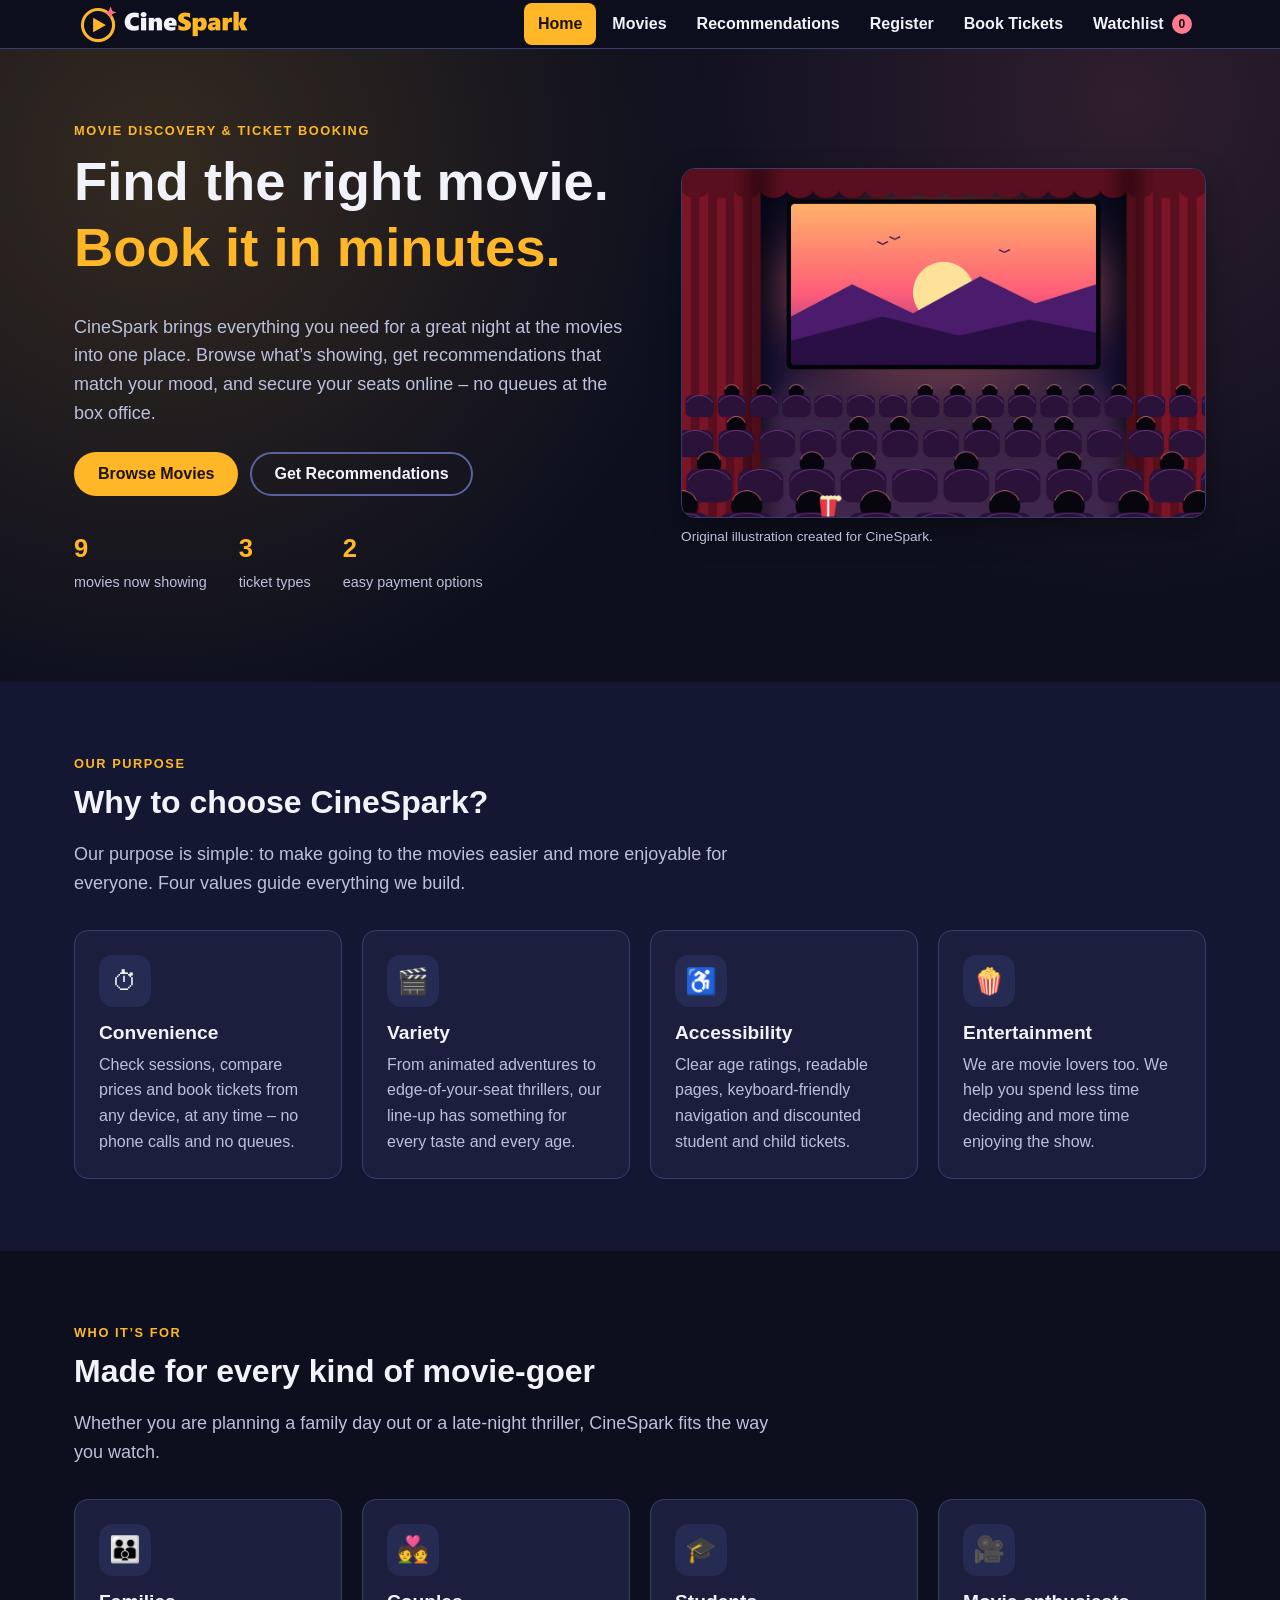
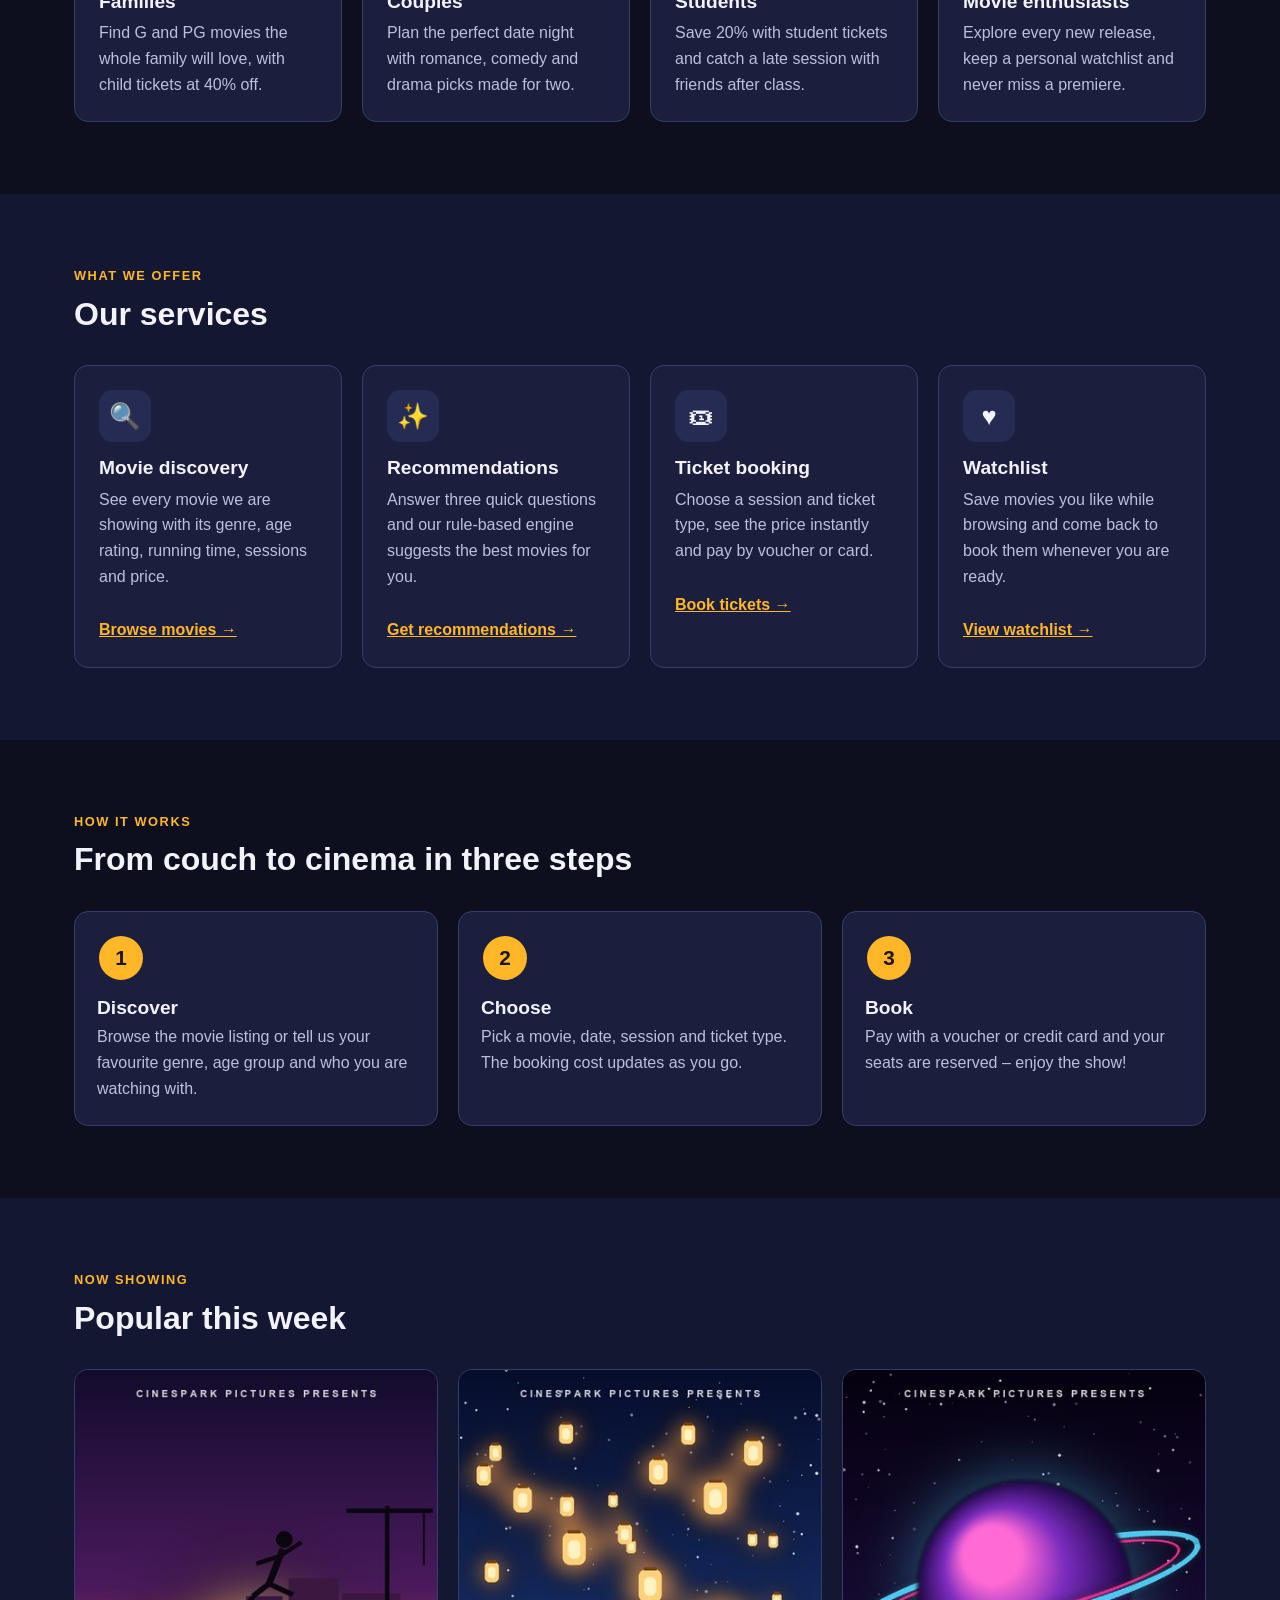
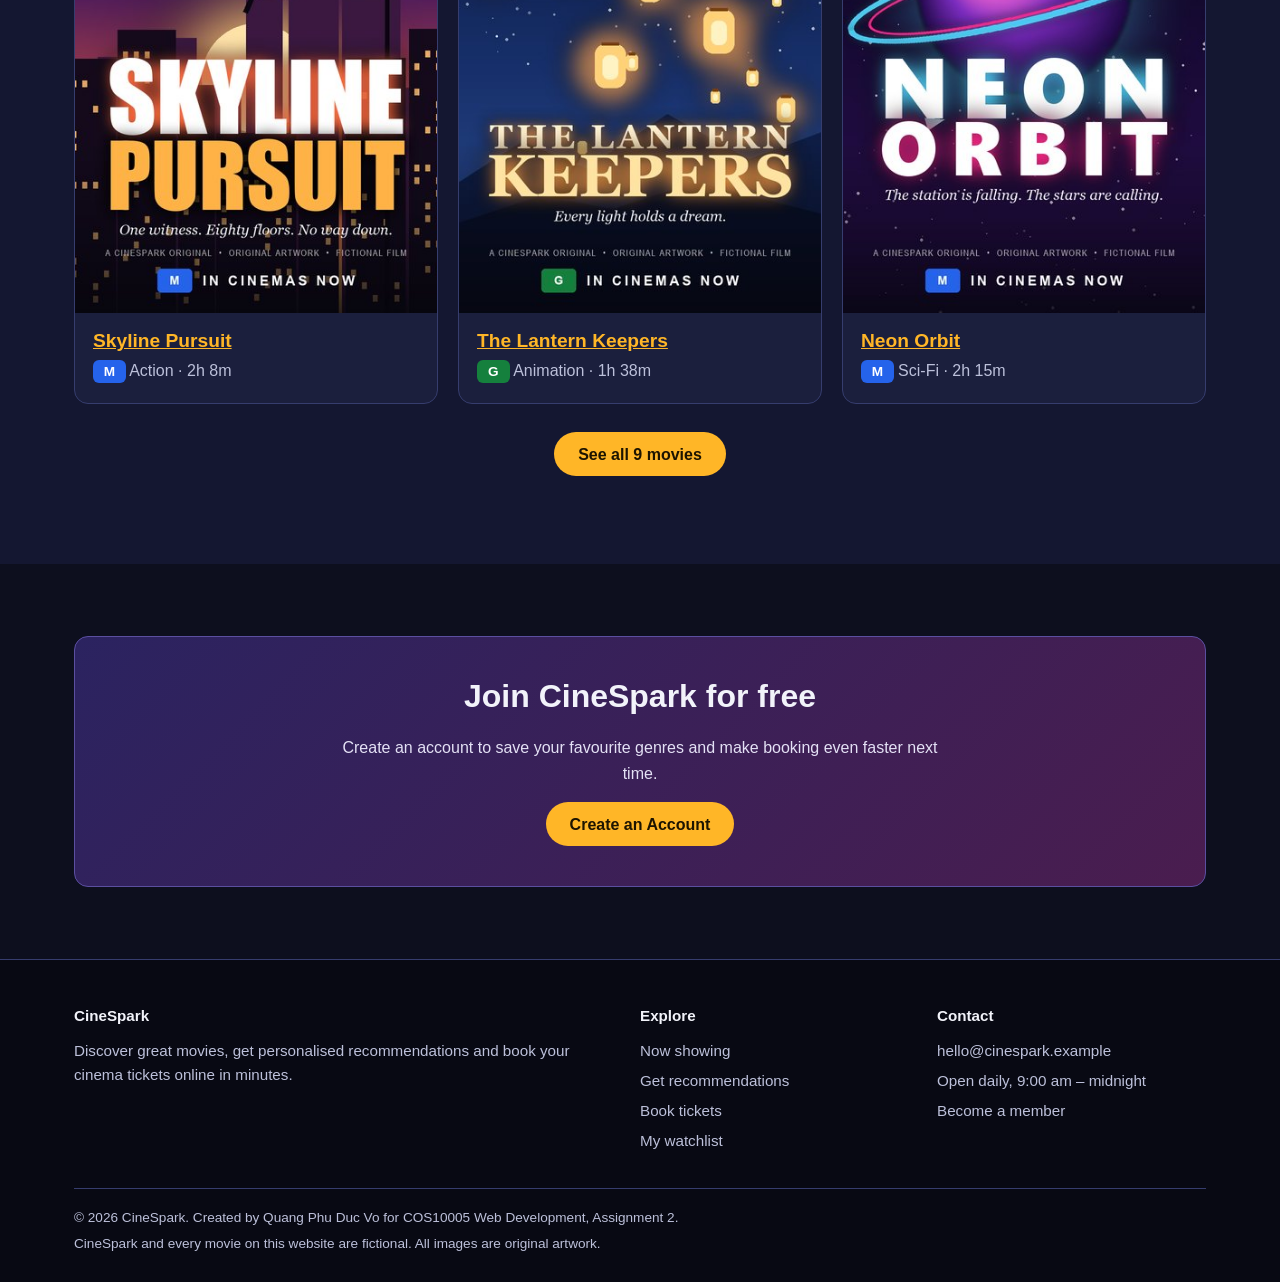
==== commit 98365252: "Edit 2nd time" ====
--- a/assignment2/index.html
+++ b/assignment2/index.html
@@ -6,7 +6,7 @@
     <meta name="color-scheme" content="dark">
     <meta name="description" content="CineSpark - discover movies, get personalised recommendations and book cinema tickets online.">
     <meta name="author" content="Quang Phu Duc Vo">
-    <title>CineSpark | Discover Movies and Book Tickets</title>
+    <title>CineSpark</title>
     <link rel="icon" href="images/favicon.png" type="image/png">
     <link rel="stylesheet" href="css/style.css">
     <script src="js/script.js" defer></script>
@@ -39,7 +39,7 @@
 
     <main id="main">
 
-        <!-- ============================ HERO ============================ -->
+        
         <section class="hero" aria-labelledby="heroHeading">
             <div class="container hero-inner">
                 <div>
@@ -67,12 +67,12 @@
             </div>
         </section>
 
-        <!-- ===================== PURPOSE AND VALUES ===================== -->
+        
         <section class="section section-alt" aria-labelledby="valuesHeading">
             <div class="container">
                 <div class="section-header">
                     <p class="eyebrow">Our purpose</p>
-                    <h2 id="valuesHeading">Why choose CineSpark?</h2>
+                    <h2 id="valuesHeading">Why to choose CineSpark?</h2>
                     <p class="lead">
                         Our purpose is simple: to make going to the movies easier and more enjoyable for everyone.
                         Four values guide everything we build.
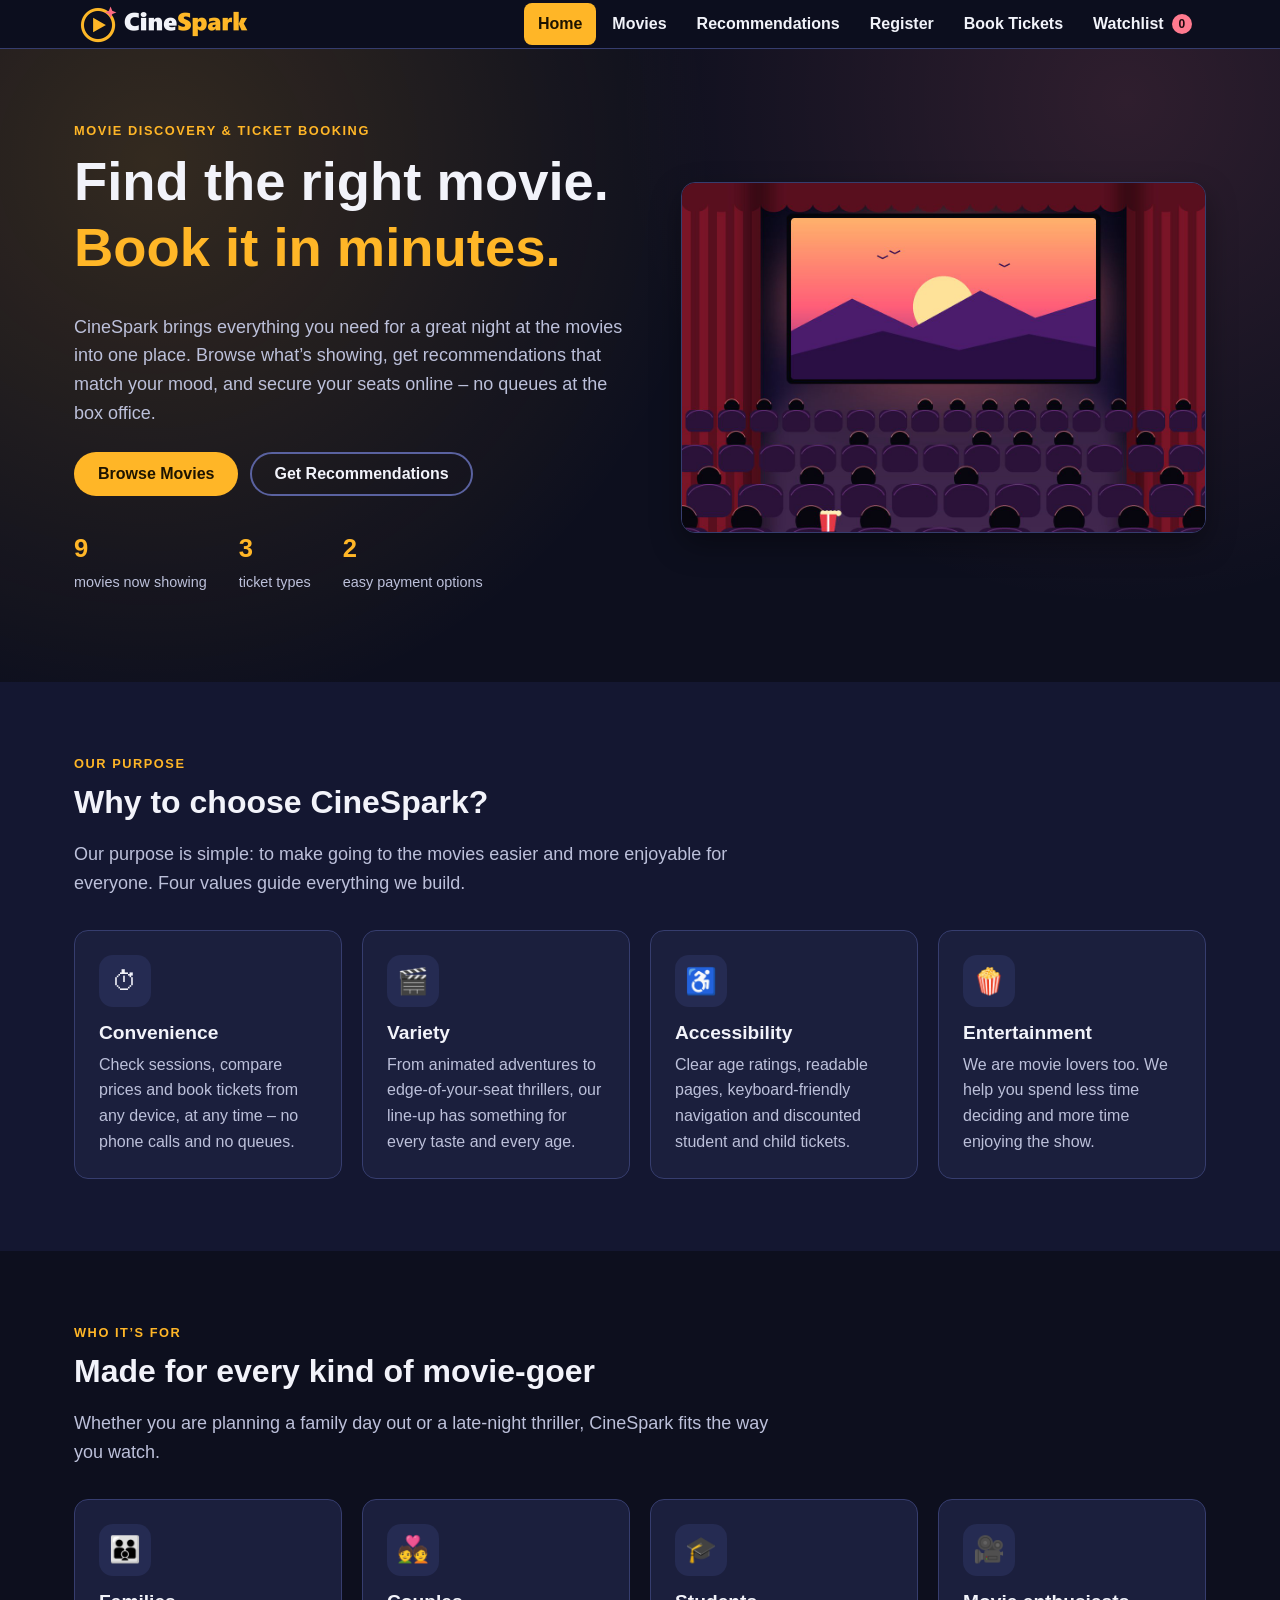
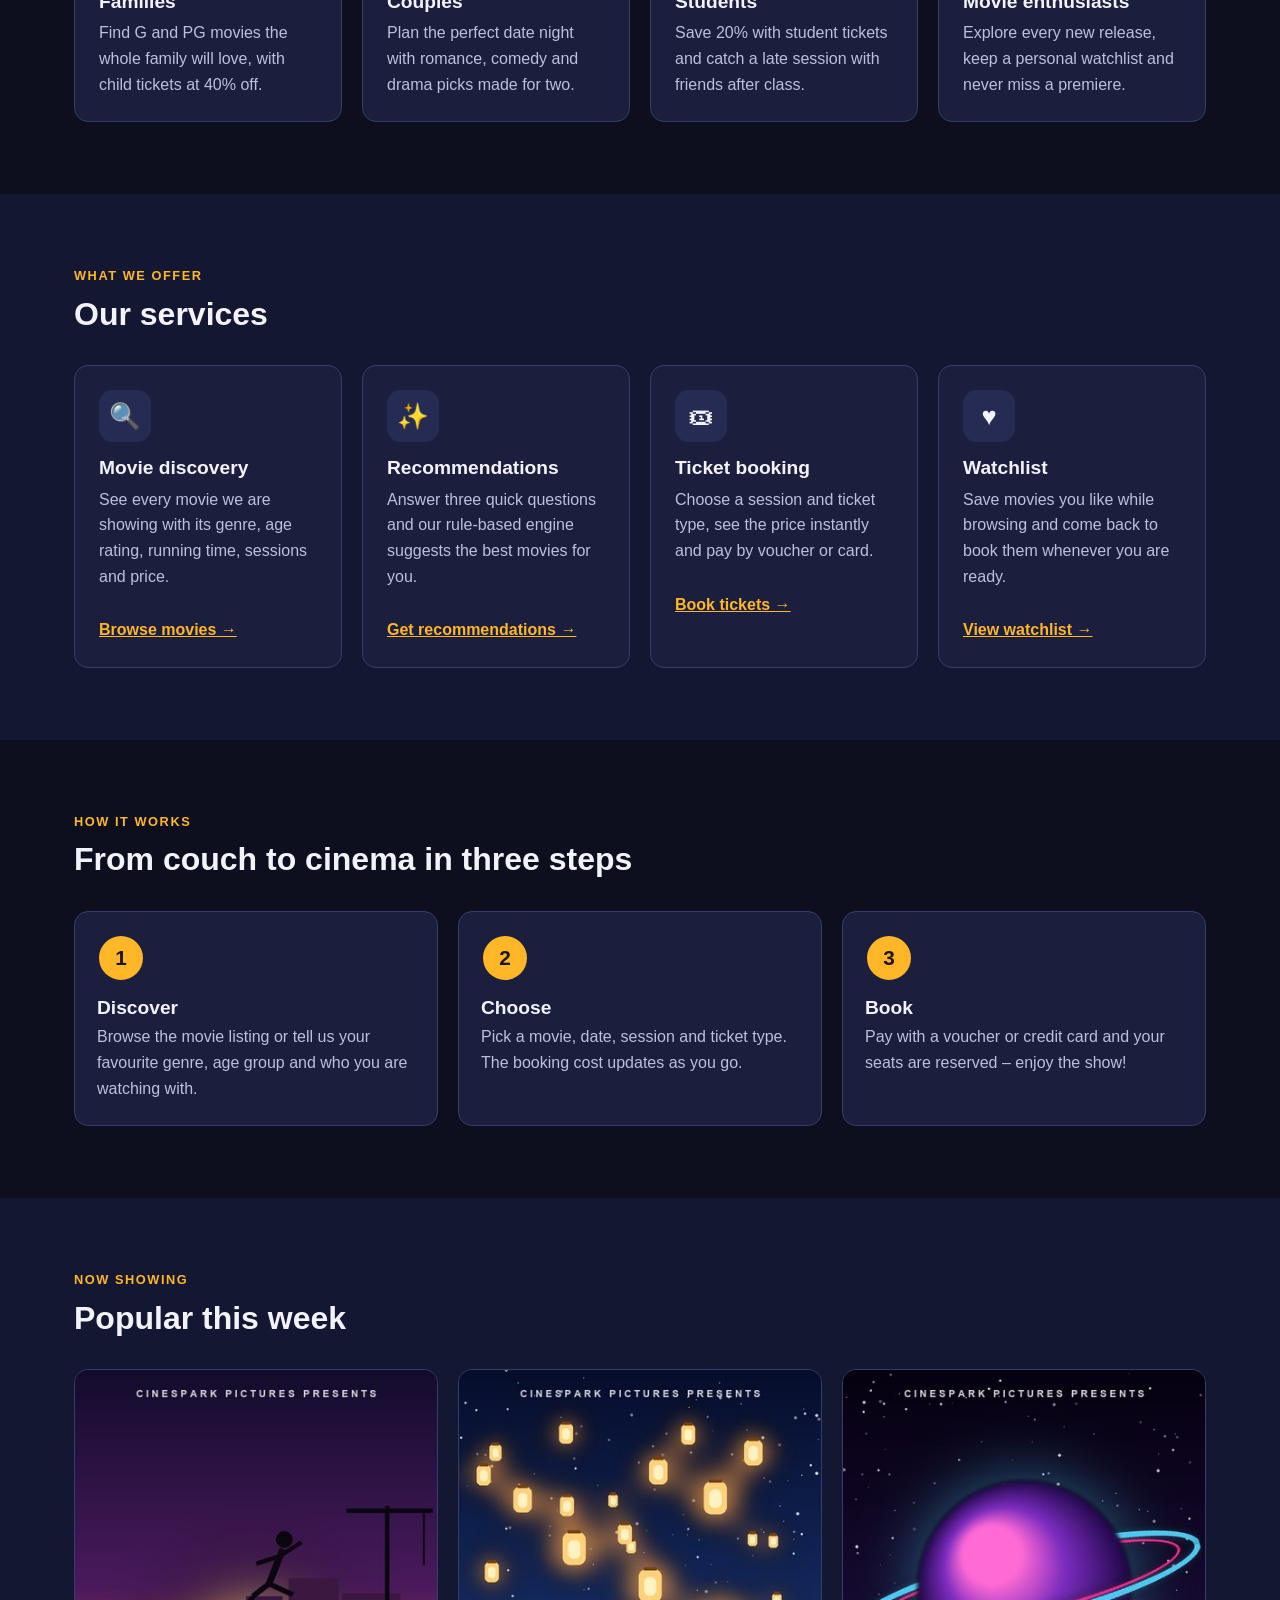
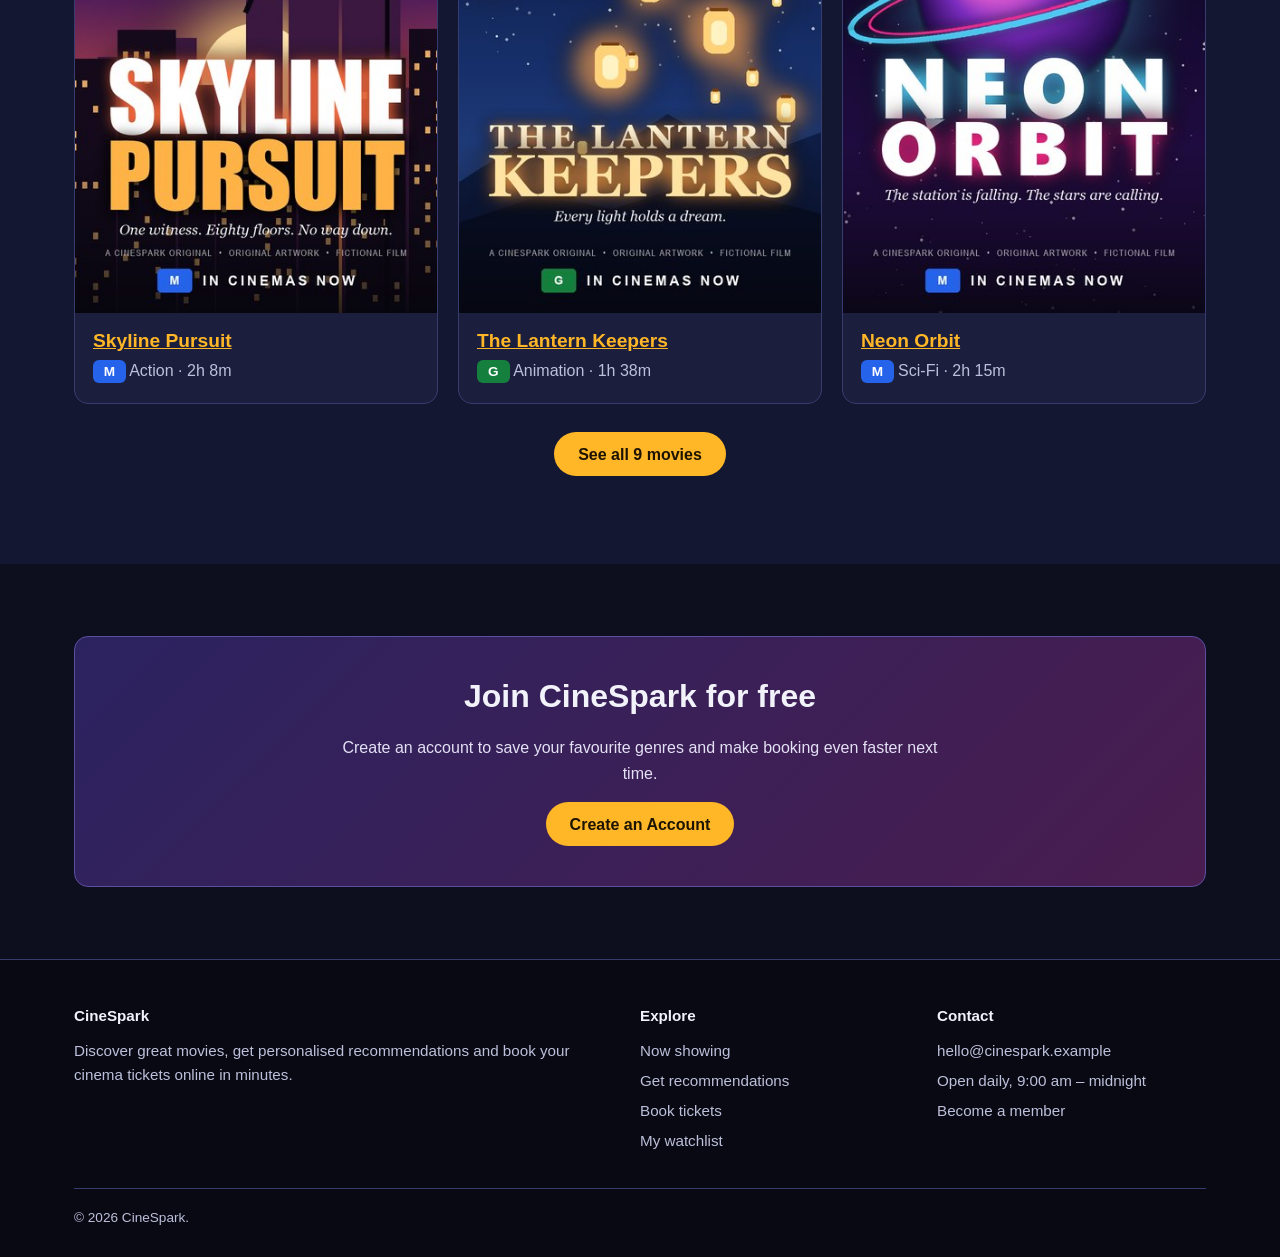
==== commit 5de608c4: "Editing the captions" ====
--- a/assignment2/index.html
+++ b/assignment2/index.html
@@ -62,7 +62,7 @@
                 </div>
                 <figure class="hero-figure">
                     <img src="images/hero.jpg" alt="Illustration of a cinema audience watching a sunset scene on a big screen between red curtains" width="1200" height="800">
-                    <figcaption>Original illustration created for CineSpark.</figcaption>
+                    
                 </figure>
             </div>
         </section>
@@ -270,8 +270,8 @@
                 </div>
             </div>
             <div class="footer-bottom">
-                <p>&copy; 2026 CineSpark. Created by Quang Phu Duc Vo for COS10005 Web Development, Assignment 2.</p>
-                <p>CineSpark and every movie on this website are fictional. All images are original artwork.</p>
+                <p>&copy; 2026 CineSpark.</p>
+                
             </div>
         </div>
     </footer>
